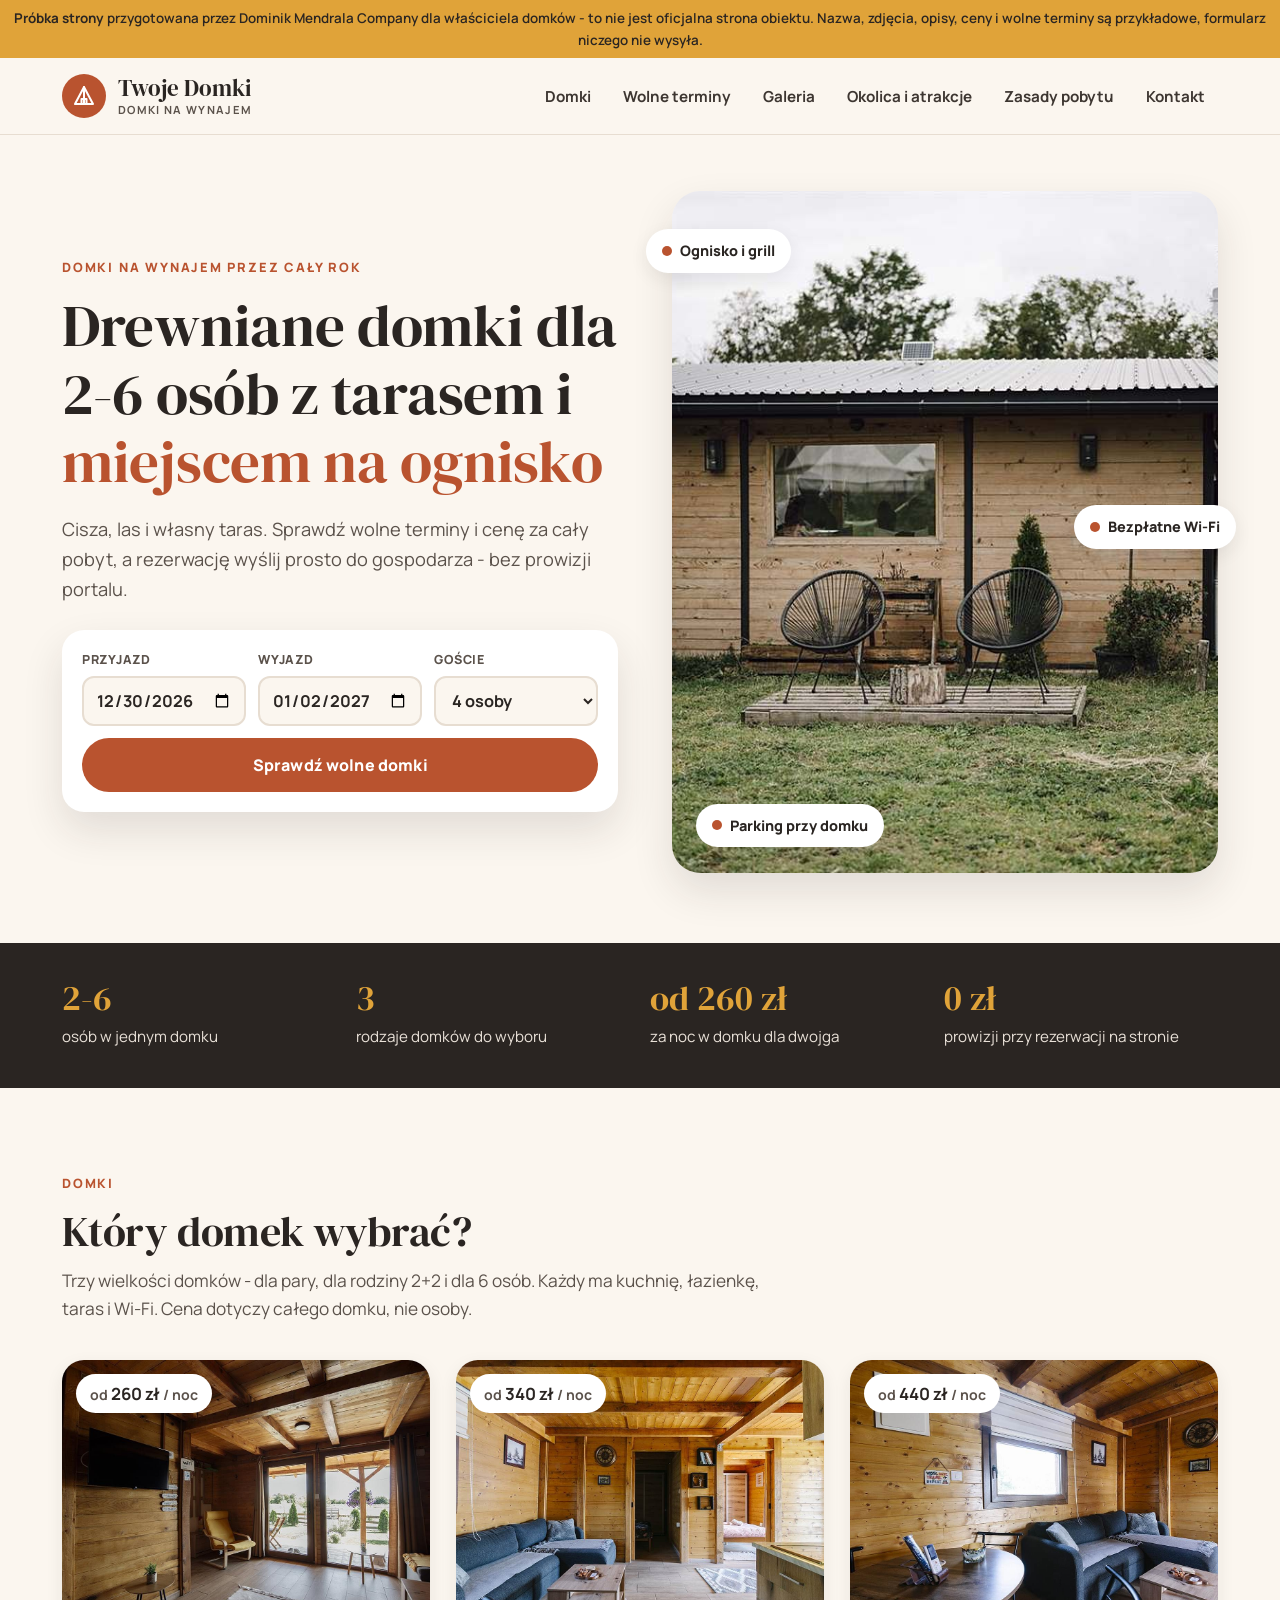
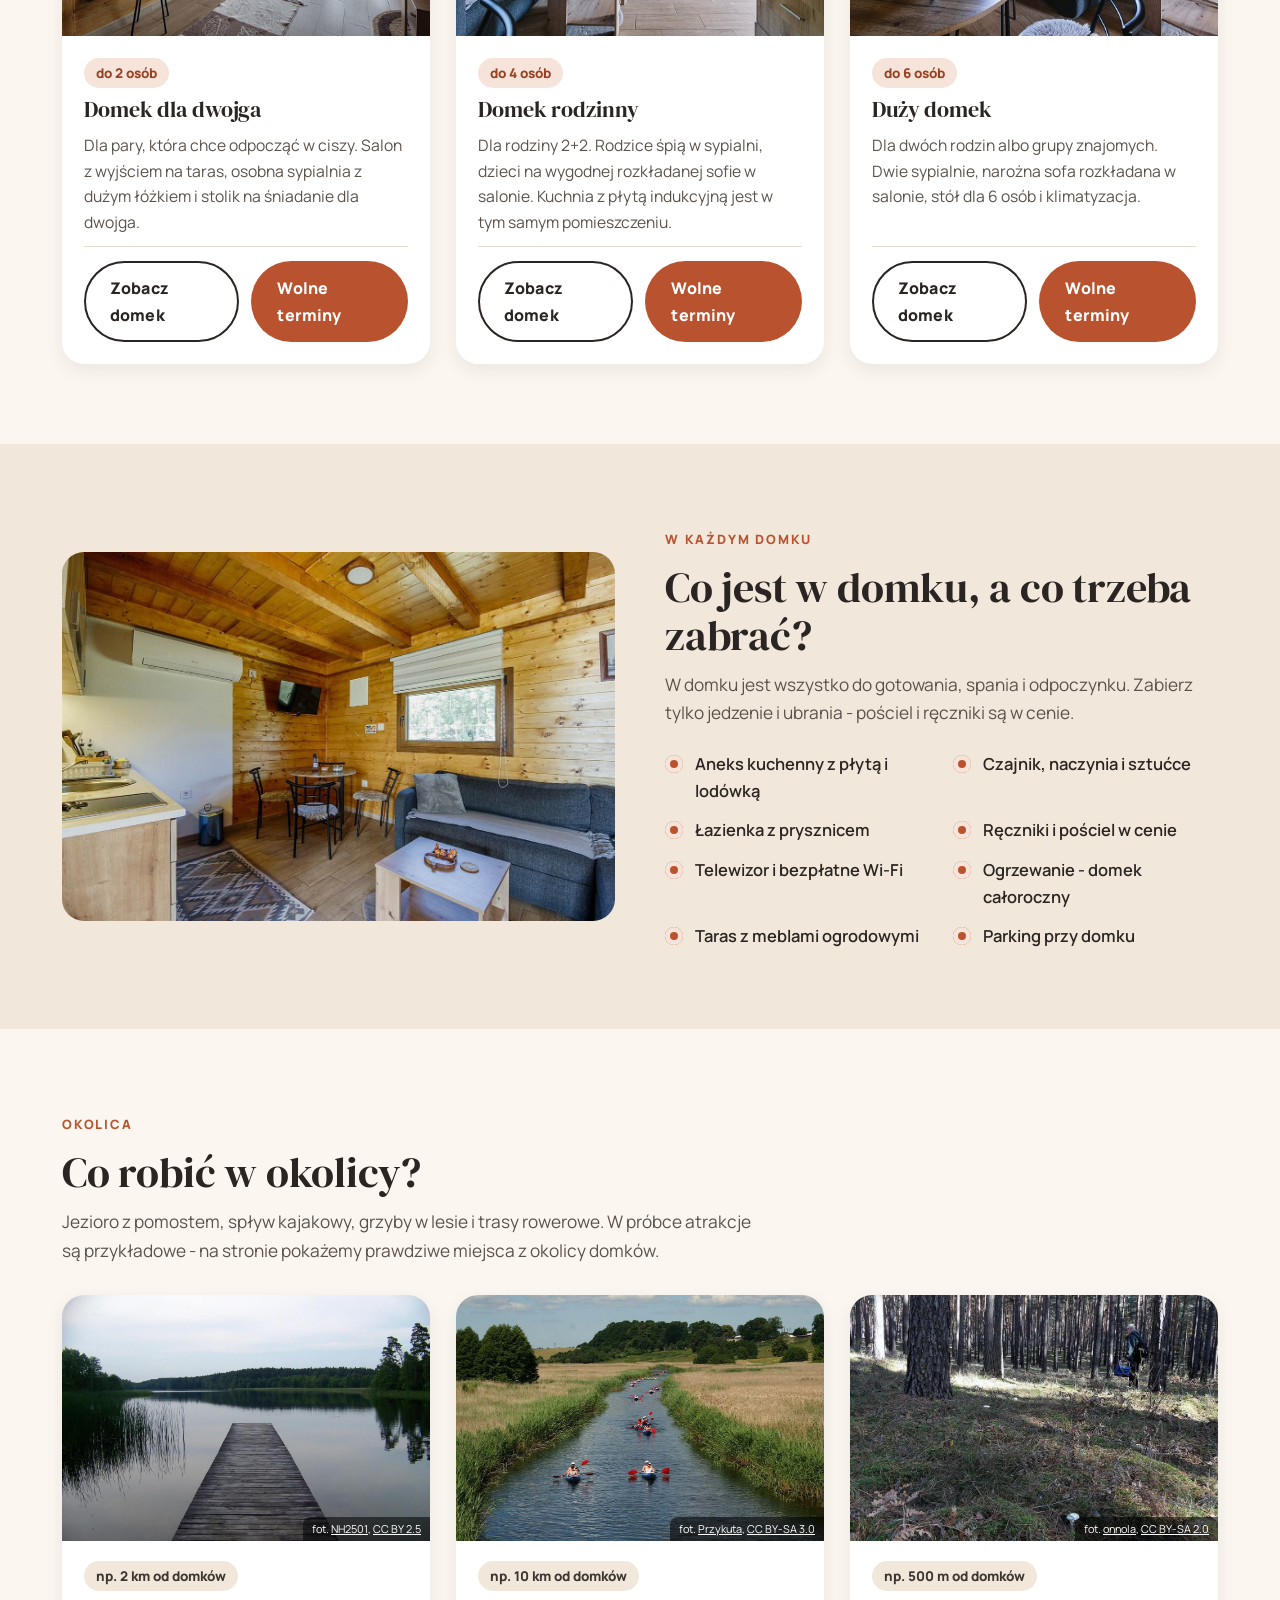
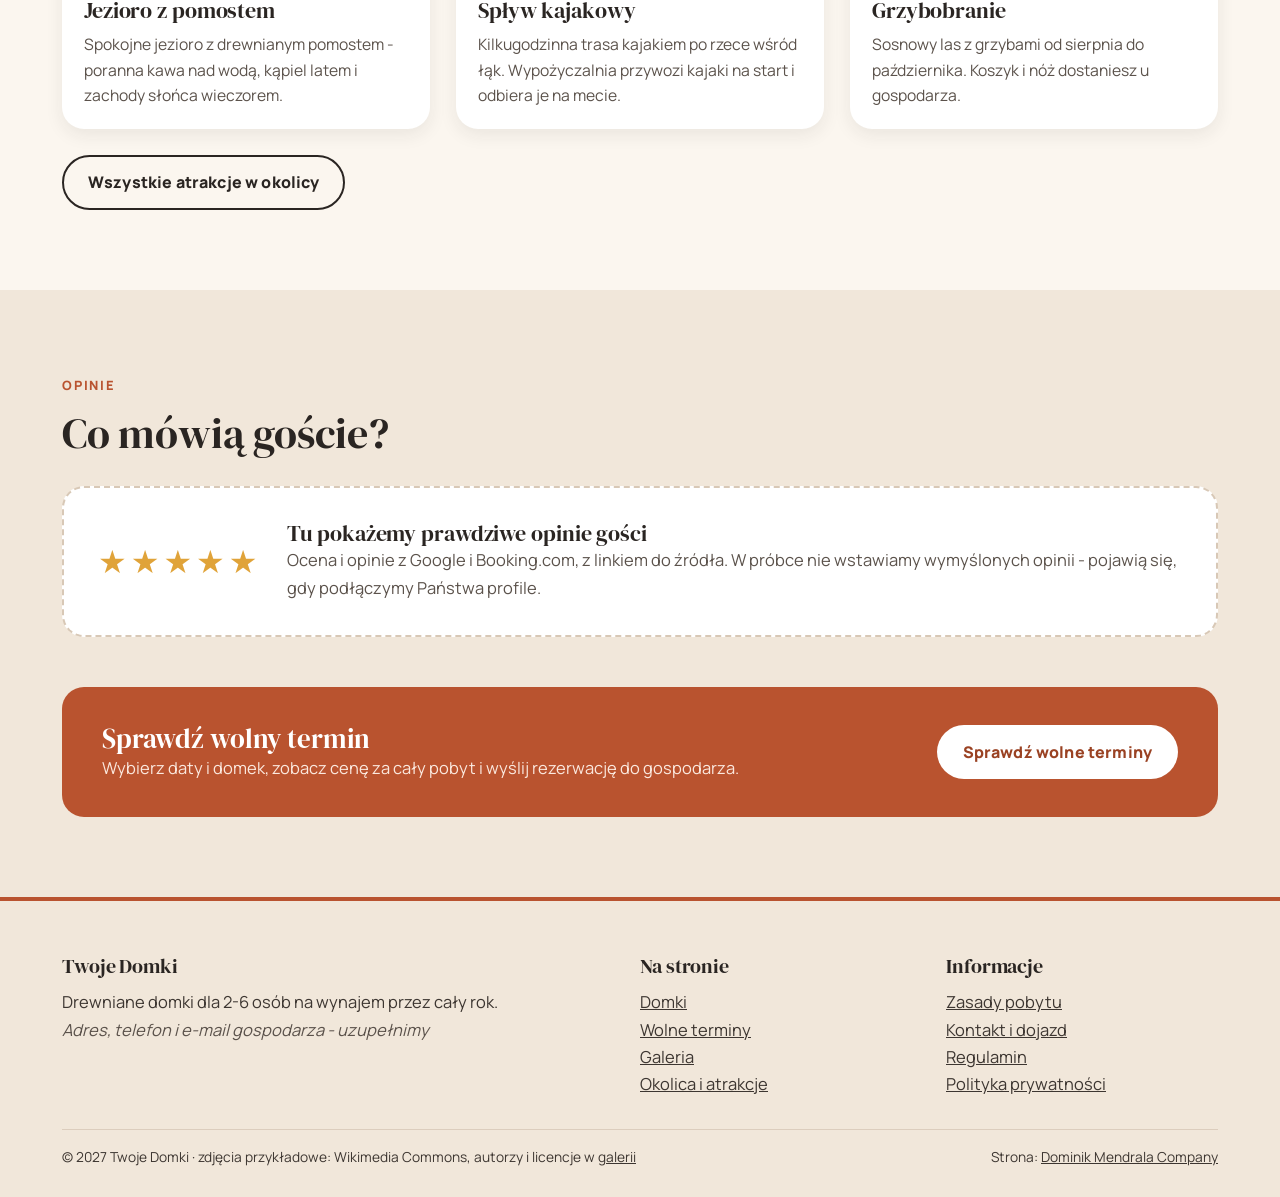
==== index.html @ da409d0c "Próbka strony domków na wynajem (wizualizacja dla klienta) Co-Authored-By: Claude Opus 5.5 <noreply@" ====
<!DOCTYPE html>
<html lang="pl">
<head>
<meta charset="UTF-8">
<meta name="viewport" content="width=device-width, initial-scale=1">
<title>Drewniane domki na wynajem dla 2-6 osób z tarasem i miejscem na ognisko</title>
<meta name="description" content="Całoroczne drewniane domki dla 2, 4 i 6 osób: kuchnia, łazienka, taras, Wi-Fi i parking. Sprawdź wolne terminy i cenę za pobyt, rezerwuj bez prowizji.">
<meta name="robots" content="noindex, nofollow">
<link rel="preconnect" href="https://fonts.googleapis.com">
<link rel="preconnect" href="https://fonts.gstatic.com" crossorigin>
<link rel="stylesheet" href="https://fonts.googleapis.com/css2?family=DM+Serif+Display&family=Manrope:wght@400;500;600;700;800&display=swap">
<link rel="stylesheet" href="assets/style.css?v=20261124d">
</head>
<body data-base="" data-page="start">
<div class="demo-bar"><span class="db-long"><b>Próbka strony</b> przygotowana przez Dominik Mendrala Company dla właściciela domków - to nie jest oficjalna strona obiektu. Nazwa, zdjęcia, opisy, ceny i wolne terminy są przykładowe, formularz niczego nie wysyła.</span><span class="db-short"><b>Próbka strony</b> - nazwa, zdjęcia, ceny i terminy przykładowe</span></div>
<header>
  <div class="wrap nav">
    <a class="logo" href="./" aria-label="Twoje Domki - strona główna">
      <span class="logo-mark"><svg width="24" height="24" viewBox="0 0 24 24" fill="none" stroke="currentColor" stroke-width="2" stroke-linecap="round" stroke-linejoin="round" aria-hidden="true"><path d="M12 3 3 20h18L12 3z"/><path d="M12 3v17"/><path d="M9.5 20v-5h5v5"/></svg></span>
      <span class="logo-txt">Twoje Domki<small>Domki na wynajem</small></span>
    </a>
    <ul class="menu"><li><a href="domki/">Domki</a></li><li><a href="rezerwacja/">Wolne terminy</a></li><li><a href="galeria/">Galeria</a></li><li><a href="okolica/">Okolica i atrakcje</a></li><li><a href="zasady-pobytu/">Zasady pobytu</a></li><li><a href="kontakt/">Kontakt</a></li></ul>
    <button class="burger" type="button" aria-label="Menu" aria-expanded="false" onclick="const h=this.closest('header');h.classList.toggle('open');this.setAttribute('aria-expanded',h.classList.contains('open'))"><span></span><span></span><span></span></button>
  </div>
</header>
<main>
<section class="hero"><div class="wrap">
  <div>
    <span class="eyebrow">Domki na wynajem przez cały rok</span>
    <h1>Drewniane domki dla 2-6 osób z tarasem i <em>miejscem na ognisko</em></h1>
    <p class="lead">Cisza, las i własny taras. Sprawdź wolne terminy i cenę za cały pobyt, a rezerwację wyślij prosto do gospodarza - bez prowizji portalu.</p>
    <form class="search" id="searchForm" action="rezerwacja/" method="get">
      <label>Przyjazd<input type="date" id="sIn" name="in" min="2026-12-01" max="2027-12-31" value="2026-12-30" required></label>
      <label>Wyjazd<input type="date" id="sOut" name="out" min="2026-12-02" max="2028-01-01" value="2027-01-02" required></label>
      <label>Goście
        <select id="sGuests" name="g"><option value="1">1 osoba</option><option value="2">2 osoby</option><option value="3">3 osoby</option><option value="4" selected>4 osoby</option><option value="5">5 osób</option><option value="6">6 osób</option></select>
      </label>
      <button class="btn btn-clay" type="submit">Sprawdź wolne domki</button>
    </form>
  </div>
  <div class="hero-photo">
    <img src="img/domek-drewniany-na-wynajem.jpg" alt="Drewniany domek na wynajem z dwoma krzesłami na tarasie" fetchpriority="high" width="1080" height="720">
    <span class="chip c1"><i></i>Ognisko i grill</span>
    <span class="chip c2"><i></i>Bezpłatne Wi-Fi</span>
    <span class="chip c3"><i></i>Parking przy domku</span>
  </div>
</div></section>
<div class="facts"><div class="wrap">
    <div class="fact"><strong>2-6</strong><span>osób w jednym domku</span></div>
    <div class="fact"><strong>3</strong><span>rodzaje domków do wyboru</span></div>
    <div class="fact"><strong>od 260 zł</strong><span>za noc w domku dla dwojga</span></div>
    <div class="fact"><strong>0 zł</strong><span>prowizji przy rezerwacji na stronie</span></div>
  </div></div>
<section><div class="wrap">
  <span class="eyebrow">Domki</span>
  <h2>Który domek wybrać?</h2>
  <p class="lead">Trzy wielkości domków - dla pary, dla rodziny 2+2 i dla 6 osób. Każdy ma kuchnię, łazienkę, taras i Wi-Fi. Cena dotyczy całego domku, nie osoby.</p>
  <div class="cards"><article class="card">
    <div class="card-img"><img src="img/salon-domku-z-wyjsciem-na-taras.jpg" alt="Domek dla dwojga - salon" loading="lazy" width="1200" height="801"><span class="price-pill">od <b>260 zł</b> / noc</span></div>
    <div class="card-body"><span class="tag">do 2 osób</span><h3>Domek dla dwojga</h3><p>Dla pary, która chce odpocząć w ciszy. Salon z wyjściem na taras, osobna sypialnia z dużym łóżkiem i stolik na śniadanie dla dwojga.</p>
    <div class="card-foot"><a class="btn btn-line" href="domki/#a">Zobacz domek</a><a class="btn btn-clay" href="rezerwacja/?domek=a">Wolne terminy</a></div></div></article><article class="card">
    <div class="card-img"><img src="img/salon-z-sofa-i-kuchnia.jpg" alt="Domek rodzinny - salon" loading="lazy" width="1200" height="801"><span class="price-pill">od <b>340 zł</b> / noc</span></div>
    <div class="card-body"><span class="tag">do 4 osób</span><h3>Domek rodzinny</h3><p>Dla rodziny 2+2. Rodzice śpią w sypialni, dzieci na wygodnej rozkładanej sofie w salonie. Kuchnia z płytą indukcyjną jest w tym samym pomieszczeniu.</p>
    <div class="card-foot"><a class="btn btn-line" href="domki/#b">Zobacz domek</a><a class="btn btn-clay" href="rezerwacja/?domek=b">Wolne terminy</a></div></div></article><article class="card">
    <div class="card-img"><img src="img/salon-z-narozna-sofa.jpg" alt="Duży domek - salon" loading="lazy" width="1200" height="801"><span class="price-pill">od <b>440 zł</b> / noc</span></div>
    <div class="card-body"><span class="tag">do 6 osób</span><h3>Duży domek</h3><p>Dla dwóch rodzin albo grupy znajomych. Dwie sypialnie, narożna sofa rozkładana w salonie, stół dla 6 osób i klimatyzacja.</p>
    <div class="card-foot"><a class="btn btn-line" href="domki/#c">Zobacz domek</a><a class="btn btn-clay" href="rezerwacja/?domek=c">Wolne terminy</a></div></div></article></div>
</div></section>
<section class="band-sand"><div class="wrap split">
  <img src="img/aneks-kuchenny-i-stol.jpg" alt="Aneks kuchenny, stół i sofa w drewnianym domku" loading="lazy" width="1200" height="801">
  <div>
    <span class="eyebrow">W każdym domku</span>
    <h2>Co jest w domku, a co trzeba zabrać?</h2>
    <p class="lead">W domku jest wszystko do gotowania, spania i odpoczynku. Zabierz tylko jedzenie i ubrania - pościel i ręczniki są w cenie.</p>
    <ul class="ticks"><li>Aneks kuchenny z płytą i lodówką</li><li>Czajnik, naczynia i sztućce</li><li>Łazienka z prysznicem</li><li>Ręczniki i pościel w cenie</li><li>Telewizor i bezpłatne Wi-Fi</li><li>Ogrzewanie - domek całoroczny</li><li>Taras z meblami ogrodowymi</li><li>Parking przy domku</li></ul>
  </div>
</div></section>
<section><div class="wrap">
  <span class="eyebrow">Okolica</span>
  <h2>Co robić w okolicy?</h2>
  <p class="lead">Jezioro z pomostem, spływ kajakowy, grzyby w lesie i trasy rowerowe. W próbce atrakcje są przykładowe - na stronie pokażemy prawdziwe miejsca z okolicy domków.</p>
  <div class="attr-grid"><article class="attr"><figure><img src="img/jezioro-z-pomostem.jpg" alt="Drewniany pomost na spokojnym jeziorze otoczonym lasem" loading="lazy" width="1200" height="902"><figcaption>fot. <a href="https://commons.wikimedia.org/wiki/File:Drawienski_Park_Narodowy_-_pomost_-_jezioro_Gluche.jpg" rel="nofollow noopener" target="_blank">NH2501</a>, <a href="https://creativecommons.org/licenses/by/2.5/" rel="nofollow noopener" target="_blank">CC BY 2.5</a></figcaption></figure><div class="attr-body"><span class="km">np. 2 km od domków</span><h3>Jezioro z pomostem</h3><p>Spokojne jezioro z drewnianym pomostem - poranna kawa nad wodą, kąpiel latem i zachody słońca wieczorem.</p></div></article><article class="attr"><figure><img src="img/splyw-kajakowy.jpg" alt="Kajaki płynące rzeką wśród łąk w słoneczny dzień" loading="lazy" width="1200" height="715"><figcaption>fot. <a href="https://commons.wikimedia.org/wiki/File:Brda_sp%C5%82yw_kajakowy_04.07.10_p.jpg" rel="nofollow noopener" target="_blank">Przykuta</a>, <a href="https://creativecommons.org/licenses/by-sa/3.0/" rel="nofollow noopener" target="_blank">CC BY-SA 3.0</a></figcaption></figure><div class="attr-body"><span class="km">np. 10 km od domków</span><h3>Spływ kajakowy</h3><p>Kilkugodzinna trasa kajakiem po rzece wśród łąk. Wypożyczalnia przywozi kajaki na start i odbiera je na mecie.</p></div></article><article class="attr"><figure><img src="img/grzybobranie-w-lesie.jpg" alt="Grzybiarz z koszykiem w sosnowym lesie" loading="lazy" width="900" height="675"><figcaption>fot. <a href="https://commons.wikimedia.org/wiki/File:Mushroom_collector_in_a_forest,_south_of_Berlin_in_Brandenburg,_2012-10-21_140012.jpg" rel="nofollow noopener" target="_blank">onnola</a>, <a href="https://creativecommons.org/licenses/by-sa/2.0/" rel="nofollow noopener" target="_blank">CC BY-SA 2.0</a></figcaption></figure><div class="attr-body"><span class="km">np. 500 m od domków</span><h3>Grzybobranie</h3><p>Sosnowy las z grzybami od sierpnia do października. Koszyk i nóż dostaniesz u gospodarza.</p></div></article></div>
  <p style="margin-top:26px"><a class="btn btn-line" href="okolica/">Wszystkie atrakcje w okolicy</a></p>
</div></section>
<section class="band-sand"><div class="wrap">
  <span class="eyebrow">Opinie</span>
  <h2>Co mówią goście?</h2>
  <div class="reviews-empty">
    <div class="stars" aria-hidden="true">★★★★★</div>
    <div><h3>Tu pokażemy prawdziwe opinie gości</h3><p>Ocena i opinie z Google i Booking.com, z linkiem do źródła. W próbce nie wstawiamy wymyślonych opinii - pojawią się, gdy podłączymy Państwa profile.</p></div>
  </div>
  <div class="cta-band"><div><h3>Sprawdź wolny termin</h3><p>Wybierz daty i domek, zobacz cenę za cały pobyt i wyślij rezerwację do gospodarza.</p></div><a class="btn" href="rezerwacja/">Sprawdź wolne terminy</a></div>
</div></section>
</main>
<footer>
  <div class="wrap">
    <div class="foot">
      <div>
        <h4>Twoje Domki</h4>
        <p>Drewniane domki dla 2-6 osób na wynajem przez cały rok.<br><span class="ph">Adres, telefon i e-mail gospodarza - uzupełnimy</span></p>
      </div>
      <div>
        <h4>Na stronie</h4>
        <p><a href="domki/">Domki</a><br><a href="rezerwacja/">Wolne terminy</a><br><a href="galeria/">Galeria</a><br><a href="okolica/">Okolica i atrakcje</a></p>
      </div>
      <div>
        <h4>Informacje</h4>
        <p><a href="zasady-pobytu/">Zasady pobytu</a><br><a href="kontakt/">Kontakt i dojazd</a><br><a href="#">Regulamin</a><br><a href="#">Polityka prywatności</a></p>
      </div>
    </div>
    <div class="copy"><span>© 2027 Twoje Domki · zdjęcia przykładowe: Wikimedia Commons, autorzy i licencje w <a href="galeria/#zrodla">galerii</a></span><span>Strona: <a href="https://dmcompany.com.pl">Dominik Mendrala Company</a></span></div>
  </div>
</footer>
<a class="btn btn-clay mobile-cta" href="rezerwacja/">Sprawdź wolne terminy</a>

<script src="assets/app.js?v=20261124d"></script>
</body>
</html>
---- assets/style.css ----
/* Wizualizacja - Twoje Domki (próbka). Terakota + grafit + krem, DM Serif Display + Manrope. */
:root{
  --ink:#2a2522; --ink-2:#3d3631; --muted:#5b524b; --line:#e7ddd1;
  --clay:#b9532f; --clay-d:#9a4223; --clay-l:#f6e4da;
  --cream:#fbf6ef; --sand:#f1e7da; --honey:#e0a339; --white:#fff;
  --free:#4f6a2c; --free-l:#eef2e4; --busy:#a4372c; --busy-l:#f7e3df;
  --head:"DM Serif Display",Georgia,"Times New Roman",serif;
  --body:"Manrope",system-ui,-apple-system,"Segoe UI",Arial,sans-serif;
  --r:22px; --r-s:14px; --shadow:0 18px 40px rgba(42,37,34,.12); --shadow-s:0 6px 18px rgba(42,37,34,.08);
}
*{box-sizing:border-box;margin:0;padding:0}
html{scroll-behavior:smooth}
body{font-family:var(--body);color:var(--ink);background:var(--cream);line-height:1.65;font-size:16.5px}
img{max-width:100%;display:block}
a{color:inherit}
button,input,select,textarea{font-family:inherit}
h1,h2,h3,h4{font-family:var(--head);font-weight:400;line-height:1.15;color:var(--ink);letter-spacing:-.005em}
h2{font-size:clamp(1.8rem,3.4vw,2.6rem);margin-bottom:.7rem}
h3{font-size:1.35rem}
.wrap{max-width:1200px;margin:0 auto;padding:0 22px}
section{padding:80px 0}
.lead{color:var(--muted);max-width:700px;font-size:1.08rem}
.eyebrow{display:inline-block;font-size:.8rem;font-weight:800;letter-spacing:.14em;text-transform:uppercase;color:var(--clay);margin-bottom:14px}
.muted{color:var(--muted)}

/* przyciski */
.btn{display:inline-flex;align-items:center;justify-content:center;gap:8px;border:0;border-radius:999px;padding:14px 26px;font-weight:800;font-size:1rem;cursor:pointer;text-decoration:none;transition:.2s;letter-spacing:.01em}
.btn-clay{background:var(--clay);color:#fff}.btn-clay:hover{background:var(--clay-d)}
.btn-ink{background:var(--ink);color:#fff}.btn-ink:hover{background:#000}
.btn-line{background:transparent;border:2px solid var(--ink);color:var(--ink);padding:12px 24px}.btn-line:hover{background:var(--ink);color:#fff}
.btn:disabled{opacity:.4;cursor:not-allowed}

/* pasek próbki */
.demo-bar{background:var(--honey);color:var(--ink);font-size:.84rem;text-align:center;padding:7px 14px;font-weight:600}
.db-short{display:none}

/* nagłówek */
header{position:sticky;top:0;z-index:50;background:rgba(251,246,239,.95);backdrop-filter:blur(8px);border-bottom:1px solid var(--line)}
.nav{display:flex;align-items:center;justify-content:space-between;height:76px;gap:18px;position:relative}
.logo{display:flex;align-items:center;gap:12px;text-decoration:none;white-space:nowrap}
.logo-mark{width:44px;height:44px;border-radius:50%;background:var(--clay);display:grid;place-items:center;color:#fff}
.logo-txt{font-family:var(--head);font-size:1.45rem;line-height:1}
.logo-txt small{display:block;font-family:var(--body);font-size:.7rem;color:var(--muted);letter-spacing:.12em;text-transform:uppercase;margin-top:4px;font-weight:700}
.menu{display:flex;gap:6px;list-style:none}
.menu a{display:block;text-decoration:none;font-weight:700;color:var(--ink-2);font-size:.95rem;white-space:nowrap;padding:8px 13px;border-radius:999px}
.menu a:hover{background:var(--sand)}
.menu a.on{background:var(--ink);color:#fff}
.burger{display:none;background:var(--sand);border:0;width:46px;height:46px;border-radius:50%;cursor:pointer;flex-direction:column;justify-content:center;align-items:center;gap:5px}
.burger span{display:block;width:20px;height:2px;background:var(--ink);border-radius:2px}
@media(max-width:1080px){
  .menu{display:none}.burger{display:flex}
  header.open .menu{display:flex;flex-direction:column;gap:4px;position:absolute;left:-22px;right:-22px;top:76px;background:var(--cream);border-bottom:1px solid var(--line);box-shadow:var(--shadow);padding:12px 22px 20px}
  header.open .menu a{padding:14px 16px;font-size:1.08rem}
}

/* hero strony głównej */
.hero{padding:56px 0 70px}
.hero .wrap{display:grid;grid-template-columns:1.02fr 1fr;gap:54px;align-items:center}
.hero h1{font-size:clamp(2.3rem,4.6vw,3.7rem);margin-bottom:18px}
.hero h1 em{font-style:normal;color:var(--clay)}
.hero .lead{font-size:1.14rem;margin-bottom:26px}
.hero-photo{position:relative}
.hero-photo img{width:100%;height:auto;aspect-ratio:4/5;object-fit:cover;border-radius:28px;box-shadow:var(--shadow)}
.chip{position:absolute;background:#fff;border-radius:999px;padding:10px 16px;font-weight:800;font-size:.9rem;box-shadow:var(--shadow-s);display:flex;align-items:center;gap:8px}
.chip i{width:10px;height:10px;border-radius:50%;background:var(--clay);display:inline-block}
.chip.c1{left:-26px;top:38px}.chip.c2{right:-18px;top:46%}.chip.c3{left:24px;bottom:26px}

/* wyszukiwarka */
.search{background:#fff;border-radius:var(--r);box-shadow:var(--shadow);padding:20px;display:grid;grid-template-columns:1fr 1fr 1fr;gap:12px}
.search label{display:flex;flex-direction:column;gap:6px;font-size:.78rem;font-weight:800;color:var(--muted);text-transform:uppercase;letter-spacing:.06em}
.search input,.search select{border:2px solid var(--line);border-radius:12px;font-size:1.02rem;font-weight:700;color:var(--ink);padding:11px 12px;background:var(--cream);outline:none;width:100%}
.search input:focus,.search select:focus{border-color:var(--clay)}
.search .btn{grid-column:1/-1;width:100%;padding:16px}
.search.inline{grid-template-columns:1fr 1fr 1fr auto;align-items:end}
.search.inline .btn{grid-column:auto;width:auto;padding:14px 28px}
@media(max-width:860px){.search.inline{grid-template-columns:1fr 1fr}.search.inline .btn{grid-column:1/-1;width:100%}}

/* pasek liczb */
.facts{background:var(--ink);color:#fff;padding:38px 0}
.facts .wrap{display:grid;grid-template-columns:repeat(4,1fr);gap:20px}
.fact strong{display:block;font-family:var(--head);font-size:2.2rem;line-height:1;color:var(--honey);font-weight:400}
.fact span{display:block;margin-top:8px;color:#e9e1d8;font-size:.95rem}

/* karty domków */
.cards{display:grid;grid-template-columns:repeat(3,1fr);gap:26px;margin-top:36px}
.card{background:#fff;border-radius:var(--r);overflow:hidden;box-shadow:var(--shadow-s);display:flex;flex-direction:column;transition:.25s}
.card:hover{transform:translateY(-4px);box-shadow:var(--shadow)}
.card-img{position:relative}
.card-img img{width:100%;aspect-ratio:4/3;object-fit:cover;height:auto}
.price-pill{position:absolute;left:14px;top:14px;background:#fff;border-radius:999px;padding:6px 14px;font-size:.88rem;font-weight:700;color:var(--muted)}
.price-pill b{color:var(--ink);font-size:1.05rem}
.card-body{padding:22px;display:flex;flex-direction:column;gap:10px;flex:1}
.card-body p{color:var(--muted);font-size:.98rem}
.card-foot{display:flex;align-items:center;justify-content:space-between;gap:12px;margin-top:auto;padding-top:14px;border-top:1px solid var(--line)}
.tag{display:inline-block;background:var(--clay-l);color:var(--clay-d);font-weight:800;font-size:.84rem;border-radius:999px;padding:4px 12px;width:max-content}

/* sekcja "na miejscu" */
.split{display:grid;grid-template-columns:1fr 1fr;gap:50px;align-items:center}
.split img{width:100%;border-radius:var(--r);aspect-ratio:3/2;object-fit:cover;height:auto}
.ticks{list-style:none;display:grid;grid-template-columns:1fr 1fr;gap:12px 22px;margin-top:22px}
.ticks li{padding-left:30px;position:relative;font-weight:600}
.ticks li::before{content:"";position:absolute;left:0;top:5px;width:18px;height:18px;border-radius:50%;background:var(--clay-l);box-shadow:inset 0 0 0 5px var(--clay-l),inset 0 0 0 18px var(--clay)}
.band-sand{background:var(--sand)}

/* opinie - miejsce na prawdziwe */
.reviews-empty{margin-top:28px;border:2px dashed #d8c8b6;border-radius:var(--r);padding:34px;display:grid;grid-template-columns:auto 1fr;gap:26px;align-items:center;background:#fff}
.stars{font-size:2rem;letter-spacing:4px;color:var(--honey)}
.reviews-empty p{color:var(--muted)}

/* baner z przyciskiem */
.cta-band{background:var(--clay);color:#fff;border-radius:var(--r);padding:36px 40px;display:flex;justify-content:space-between;align-items:center;gap:22px;flex-wrap:wrap;margin-top:50px}
.cta-band h3{color:#fff;font-size:1.7rem}
.cta-band p{color:#fbe9df}
.cta-band .btn{background:#fff;color:var(--clay-d)}.cta-band .btn:hover{background:var(--ink);color:#fff}

/* nagłówek podstron */
.page-hero{background:var(--sand);padding:54px 0 46px;border-bottom:1px solid var(--line)}
.page-hero .wrap{display:grid;grid-template-columns:1.3fr 1fr;gap:40px;align-items:center}
.page-hero h1{font-size:clamp(2rem,4vw,3rem);margin-bottom:12px}
.page-hero p{color:var(--muted);font-size:1.08rem;max-width:640px}
.page-hero img{width:100%;aspect-ratio:16/10;object-fit:cover;border-radius:var(--r);height:auto}
.crumbs{font-size:.88rem;color:var(--muted);margin-bottom:12px;font-weight:600}
.crumbs a{color:var(--clay-d)}

/* domki - szczegóły */
.cabin{display:grid;grid-template-columns:1.1fr 1fr;gap:44px;align-items:start;padding:54px 0;border-bottom:1px solid var(--line)}
.cabin:last-of-type{border-bottom:0}
.pics{display:grid;grid-template-columns:1fr 1fr;gap:10px}
.pics img{width:100%;height:100%;object-fit:cover;border-radius:var(--r-s);aspect-ratio:4/3}
.pics img:first-child{grid-column:1/-1;aspect-ratio:16/10}
.beds{background:#fff;border-radius:var(--r-s);padding:14px 18px;margin-top:14px;border:1px solid var(--line)}
.equip{columns:2;list-style:none;margin:16px 0 22px;font-size:.98rem}
.equip li{margin-bottom:6px;break-inside:avoid;padding-left:22px;position:relative}
.equip li::before{content:"";position:absolute;left:0;top:9px;width:9px;height:9px;border-radius:50%;background:var(--clay)}
.price-line{font-size:.95rem;color:var(--muted)}
.price-line b{font-family:var(--head);font-weight:400;font-size:1.7rem;color:var(--ink)}

/* tabele */
table{width:100%;border-collapse:separate;border-spacing:0;margin-top:22px;font-size:1rem;background:#fff;border-radius:var(--r-s);overflow:hidden;box-shadow:var(--shadow-s)}
th,td{text-align:left;padding:14px 18px;border-bottom:1px solid var(--line);vertical-align:top}
tr:last-child th,tr:last-child td{border-bottom:0}
thead th{background:var(--ink);color:#fff;font-weight:700}
tbody th{width:34%;color:var(--ink);font-weight:800}
.note{font-size:.9rem;color:var(--muted);margin-top:10px}

/* rezerwacja */
.steps{display:flex;gap:10px;flex-wrap:wrap;margin-bottom:20px}
.steps span{background:#fff;border-radius:999px;padding:8px 16px;font-weight:800;font-size:.9rem;color:var(--muted);box-shadow:var(--shadow-s)}
.steps span b{display:inline-grid;place-items:center;width:24px;height:24px;border-radius:50%;background:var(--clay);color:#fff;margin-right:8px;font-size:.8rem}
.results-head{margin-top:36px;font-size:1.4rem}
.results{display:grid;gap:18px;margin-top:16px}
.result{display:grid;grid-template-columns:250px 1fr 250px;background:#fff;border-radius:var(--r);overflow:hidden;box-shadow:var(--shadow-s)}
.result img{width:100%;height:100%;min-height:180px;object-fit:cover}
.r-body{padding:20px 22px;display:flex;flex-direction:column;gap:6px}
.r-body ul{list-style:none;color:var(--muted);font-size:.96rem}
.r-body li::before{content:"· ";color:var(--clay);font-weight:800}
.r-side{padding:20px 22px;display:flex;flex-direction:column;justify-content:center;align-items:flex-end;text-align:right;gap:10px;background:var(--cream)}
.r-side .total{font-family:var(--head);font-size:1.8rem;line-height:1}
.r-side small{color:var(--muted);font-size:.86rem}
.result.taken img{filter:grayscale(.8);opacity:.6}
.avail{font-size:.86rem;font-weight:800;border-radius:999px;padding:4px 12px}
.avail.free{background:var(--free-l);color:var(--free)}
.avail.taken{background:var(--busy-l);color:var(--busy)}
@media(max-width:900px){.result{grid-template-columns:1fr}.result img{max-height:220px}.r-side{align-items:flex-start;text-align:left}}

/* kalendarz */
.cal-box{background:#fff;border-radius:var(--r);box-shadow:var(--shadow);padding:28px;margin-top:28px;display:grid;grid-template-columns:1fr 330px;gap:32px}
.tabs{display:flex;flex-wrap:wrap;gap:8px;margin-bottom:18px}
.tab{border:2px solid var(--line);background:#fff;border-radius:999px;padding:9px 16px;font-weight:800;cursor:pointer;font-size:.92rem;color:var(--ink)}
.tab.on{border-color:var(--ink);background:var(--ink);color:#fff}
.cal-head{display:flex;align-items:center;justify-content:space-between;margin-bottom:12px}
.cal-head strong{font-family:var(--head);font-weight:400;font-size:1.25rem}
.cal-head button{width:44px;height:44px;border-radius:50%;border:2px solid var(--line);background:#fff;font-size:1.3rem;cursor:pointer;color:var(--ink)}
.cal-head button:disabled{opacity:.3;cursor:default}
.months{display:grid;grid-template-columns:1fr 1fr;gap:30px}
.month h4{text-align:center;font-size:1.15rem;margin-bottom:10px;text-transform:capitalize}
.grid{display:grid;grid-template-columns:repeat(7,1fr);gap:4px}
.dow{text-align:center;font-size:.76rem;font-weight:800;color:var(--muted);padding:4px 0;text-transform:uppercase}
.day{aspect-ratio:1;display:flex;flex-direction:column;align-items:center;justify-content:center;border-radius:10px;font-size:.95rem;font-weight:700;cursor:pointer;border:0;background:var(--cream);color:var(--ink);line-height:1.1}
.day small{font-size:.6rem;font-weight:700;color:var(--free);margin-top:2px}
.day.hot small{color:var(--clay-d)}
.day:hover:not(:disabled){outline:2px solid var(--clay)}
.day.empty{background:transparent;cursor:default}
.day.busy{background:repeating-linear-gradient(135deg,#f1ece6,#f1ece6 4px,#e6ded5 4px,#e6ded5 8px);color:#a99d92;text-decoration:line-through;cursor:not-allowed}
.day.off{background:transparent;color:#cdbfb2;cursor:not-allowed}
.day.in-range{background:var(--clay-l);color:var(--clay-d);border-radius:4px}
.day.start,.day.end{background:var(--clay);color:#fff}
.day.start small,.day.end small,.day.in-range small{color:inherit}
.legend{display:flex;flex-wrap:wrap;gap:16px;margin-top:16px;font-size:.88rem;color:var(--muted)}
.legend i{display:inline-block;width:15px;height:15px;border-radius:4px;vertical-align:-3px;margin-right:6px}
.sync{margin-top:16px;background:var(--sand);border-radius:12px;padding:12px 16px;font-size:.94rem;font-weight:600}
.summary{background:var(--cream);border-radius:var(--r-s);padding:22px;align-self:start;position:sticky;top:96px}
.summary h3{margin-bottom:12px}
.direct{background:var(--free-l);color:var(--free);font-weight:800;font-size:.88rem;border-radius:10px;padding:9px 12px;margin-bottom:12px}
.sum-row{display:flex;justify-content:space-between;gap:10px;padding:8px 0;border-bottom:1px dashed #dccdbd;font-size:.97rem}
.sum-row span:first-child{color:var(--muted)}
.sum-row span:last-child{text-align:right;font-weight:700}
.sum-total{display:flex;justify-content:space-between;align-items:baseline;margin:16px 0}
.sum-total b{font-family:var(--head);font-weight:400;font-size:1.9rem}
.summary .btn{width:100%}
.hint{font-size:.88rem;color:var(--muted);margin-top:12px}
@media(max-width:980px){.cal-box{grid-template-columns:1fr;padding:18px}.summary{position:static}}
@media(max-width:640px){.months{grid-template-columns:1fr}.months .month:nth-child(2){display:none}}

/* galeria */
.gallery{display:grid;grid-template-columns:repeat(3,1fr);gap:12px;margin-top:10px}
.gallery button{border:0;padding:0;cursor:zoom-in;border-radius:var(--r-s);overflow:hidden;background:var(--sand);aspect-ratio:4/3}
.gallery button.tall{grid-row:span 2;aspect-ratio:auto}
.gallery img{width:100%;height:100%;object-fit:cover;transition:.35s}
.gallery button:hover img{transform:scale(1.04)}
.photo-credit{font-size:.86rem;color:var(--muted);margin-top:18px}
.photo-credit a{color:var(--muted)}
.lightbox{position:fixed;inset:0;background:rgba(24,20,18,.93);display:none;align-items:center;justify-content:center;z-index:100;padding:20px}
.lightbox.on{display:flex}
.lightbox img{max-height:86vh;border-radius:12px}
.lb-btn{position:absolute;top:50%;transform:translateY(-50%);background:rgba(255,255,255,.16);color:#fff;border:0;width:54px;height:54px;border-radius:50%;font-size:1.7rem;cursor:pointer}
.lb-prev{left:18px}.lb-next{right:18px}
.lb-close{position:absolute;top:16px;right:20px;background:none;border:0;color:#fff;font-size:2.2rem;cursor:pointer}

/* okolica */
.info-box{background:#fff;border-left:5px solid var(--honey);border-radius:var(--r-s);padding:18px 22px;margin-top:6px;box-shadow:var(--shadow-s)}
.attr-grid{display:grid;grid-template-columns:repeat(3,1fr);gap:26px;margin-top:30px}
.attr{background:#fff;border-radius:var(--r);overflow:hidden;box-shadow:var(--shadow-s);display:flex;flex-direction:column}
.attr figure{position:relative;margin:0}
.attr img{width:100%;aspect-ratio:3/2;object-fit:cover;height:auto}
.attr figcaption{position:absolute;right:0;bottom:0;background:rgba(0,0,0,.55);color:#fff;font-size:.68rem;padding:3px 9px;border-top-left-radius:8px;max-width:100%}
.attr figcaption a{color:#fff}
.attr-body{padding:20px 22px;display:flex;flex-direction:column;gap:8px}
.attr-body p{color:var(--muted);font-size:.98rem}
.km{display:inline-block;background:var(--sand);color:var(--ink-2);font-weight:800;font-size:.84rem;border-radius:999px;padding:4px 12px;width:max-content}
.map-ph{border-radius:var(--r);background:repeating-linear-gradient(45deg,var(--sand),var(--sand) 14px,#ece0d2 14px,#ece0d2 28px);min-height:320px;display:grid;place-items:center;text-align:center;padding:30px;margin-top:24px}
.map-ph div{background:#fff;border-radius:var(--r-s);padding:20px 26px;box-shadow:var(--shadow-s);max-width:420px}
.credits{font-size:.86rem;color:var(--muted);margin-top:34px}
.credits a{color:var(--muted)}

/* FAQ */
details{background:#fff;border-radius:var(--r-s);padding:18px 22px;margin-top:12px;box-shadow:var(--shadow-s)}
summary{font-weight:800;cursor:pointer;font-size:1.04rem}
details p{margin-top:10px;color:var(--muted)}

/* kontakt */
.contact-grid{display:grid;grid-template-columns:1fr 1.2fr;gap:36px;align-items:start}
.contact-card{background:#fff;border-radius:var(--r);padding:28px;box-shadow:var(--shadow-s);display:flex;flex-direction:column;gap:16px}
.contact-card b{display:block;font-size:.8rem;text-transform:uppercase;letter-spacing:.08em;color:var(--clay-d)}
.ph{color:var(--muted);font-style:italic}

/* stopka */
footer{background:var(--sand);border-top:4px solid var(--clay);padding:54px 0 28px;color:var(--ink-2)}
.foot{display:grid;grid-template-columns:2fr 1fr 1fr;gap:34px}
footer h4{font-size:1.25rem;margin-bottom:10px}
footer a{color:var(--ink-2)}
.copy{border-top:1px solid #dccdbd;margin-top:32px;padding-top:16px;font-size:.86rem;display:flex;justify-content:space-between;flex-wrap:wrap;gap:10px}

/* okno rezerwacji */
.modal{position:fixed;inset:0;background:rgba(24,20,18,.6);display:none;align-items:center;justify-content:center;z-index:120;padding:16px}
.modal.on{display:flex}
.modal-box{background:#fff;border-radius:var(--r);max-width:520px;width:100%;max-height:92vh;overflow:auto;padding:28px;position:relative}
.modal-box .x{position:absolute;top:12px;right:18px;border:0;background:none;font-size:1.8rem;cursor:pointer;color:var(--muted)}
.mini{background:var(--cream);border-radius:12px;padding:12px 14px;font-size:.95rem;margin-top:10px}
.f{display:flex;flex-direction:column;gap:6px;margin-top:12px;font-size:.92rem;font-weight:700}
.f input,.f textarea{border:2px solid var(--line);border-radius:12px;padding:12px;font:inherit;font-weight:500;background:var(--cream)}
.chk{display:flex;gap:8px;align-items:flex-start;font-size:.85rem;color:var(--muted);margin-top:12px}
.ok-msg{display:none;text-align:center;padding:20px 0}
.ok-msg .ico{width:66px;height:66px;border-radius:50%;background:var(--free-l);color:var(--free);display:grid;place-items:center;font-size:2rem;margin:0 auto 12px}

/* przycisk na telefonie */
.mobile-cta{display:none}

/* szerokości pośrednie */
@media(max-width:980px){
  .hero .wrap,.split,.page-hero .wrap,.contact-grid{grid-template-columns:1fr;gap:30px}
  .hero-photo{order:-1}
  .hero-photo img{aspect-ratio:16/10}
  .chip.c1{left:12px;top:14px}.chip.c2{right:12px;top:auto;bottom:14px}.chip.c3{display:none}
  .cards,.attr-grid{grid-template-columns:1fr 1fr}
  .cabin{grid-template-columns:1fr;gap:24px}
  .facts .wrap{grid-template-columns:1fr 1fr}
  .foot{grid-template-columns:1fr}
}

/* telefon */
@media(max-width:700px){
  body{font-size:17.5px;line-height:1.65}
  section{padding:48px 0}
  h2{font-size:1.75rem}
  .lead{font-size:1.06rem;color:#4a423c}
  .demo-bar{font-size:.8rem;padding:6px 10px}
  .db-long{display:none}.db-short{display:inline}
  .nav{height:66px}
  header.open .menu{top:66px}
  .logo-mark{width:40px;height:40px}
  .logo-txt{font-size:1.3rem}
  .hero{padding:20px 0 46px}
  .hero h1{font-size:2.1rem}
  .hero .lead{font-size:1.06rem;margin-bottom:20px}
  .search{grid-template-columns:1fr 1fr;padding:16px;gap:10px}
  .search label:nth-child(3){grid-column:1/-1}
  .search input,.search select{font-size:1.05rem;padding:12px}
  .cards,.attr-grid{grid-template-columns:1fr;gap:20px}
  .fact strong{font-size:1.8rem}
  .ticks{grid-template-columns:1fr}
  .reviews-empty{grid-template-columns:1fr;padding:24px;gap:12px}
  .cta-band{padding:26px 22px}.cta-band .btn{width:100%}
  .page-hero{padding:32px 0 30px}
  .page-hero h1{font-size:1.9rem}
  .page-hero img{aspect-ratio:16/9}
  .cabin{padding:34px 0}
  .equip{columns:1}
  .gallery{grid-template-columns:1fr 1fr;gap:8px}
  .gallery button.tall{grid-row:auto;aspect-ratio:4/3}
  .tab{white-space:nowrap;padding:8px 13px;font-size:.9rem}
  .cal-head strong{font-size:1.1rem}
  body[data-page="rezerwacja"] .mobile-cta{display:none}
  body[data-page="rezerwacja"] footer{padding-bottom:28px}
  .day{font-size:1rem;border-radius:8px}
  .r-side .btn{width:100%}
  th,td{display:block;width:100%;padding:10px 16px}
  tbody th{border-bottom:0;padding-bottom:0;width:100%}
  thead{display:none}
  td[data-label]{display:flex;justify-content:space-between;gap:12px;padding:6px 16px}
  td[data-label]::before{content:attr(data-label);color:var(--muted);font-weight:600}
  tbody th{padding-top:12px}
  tr{display:block;border-bottom:1px solid var(--line);padding-bottom:8px}
  td{border-bottom:0}
  .gallery button:last-child:nth-child(odd){grid-column:1/-1;aspect-ratio:16/9}
  .card-foot{flex-direction:column;align-items:stretch}
  .card-foot .btn{width:100%}
  .mobile-cta{display:flex;position:fixed;left:10px;right:10px;bottom:10px;z-index:60;box-shadow:var(--shadow);padding:15px}
  footer{padding-bottom:96px}
}
.cal-box>*,.cards>*,.attr-grid>*,.results>*,.split>*,.contact-grid>*,.cabin>*,.result>*,.hero .wrap>*{min-width:0}
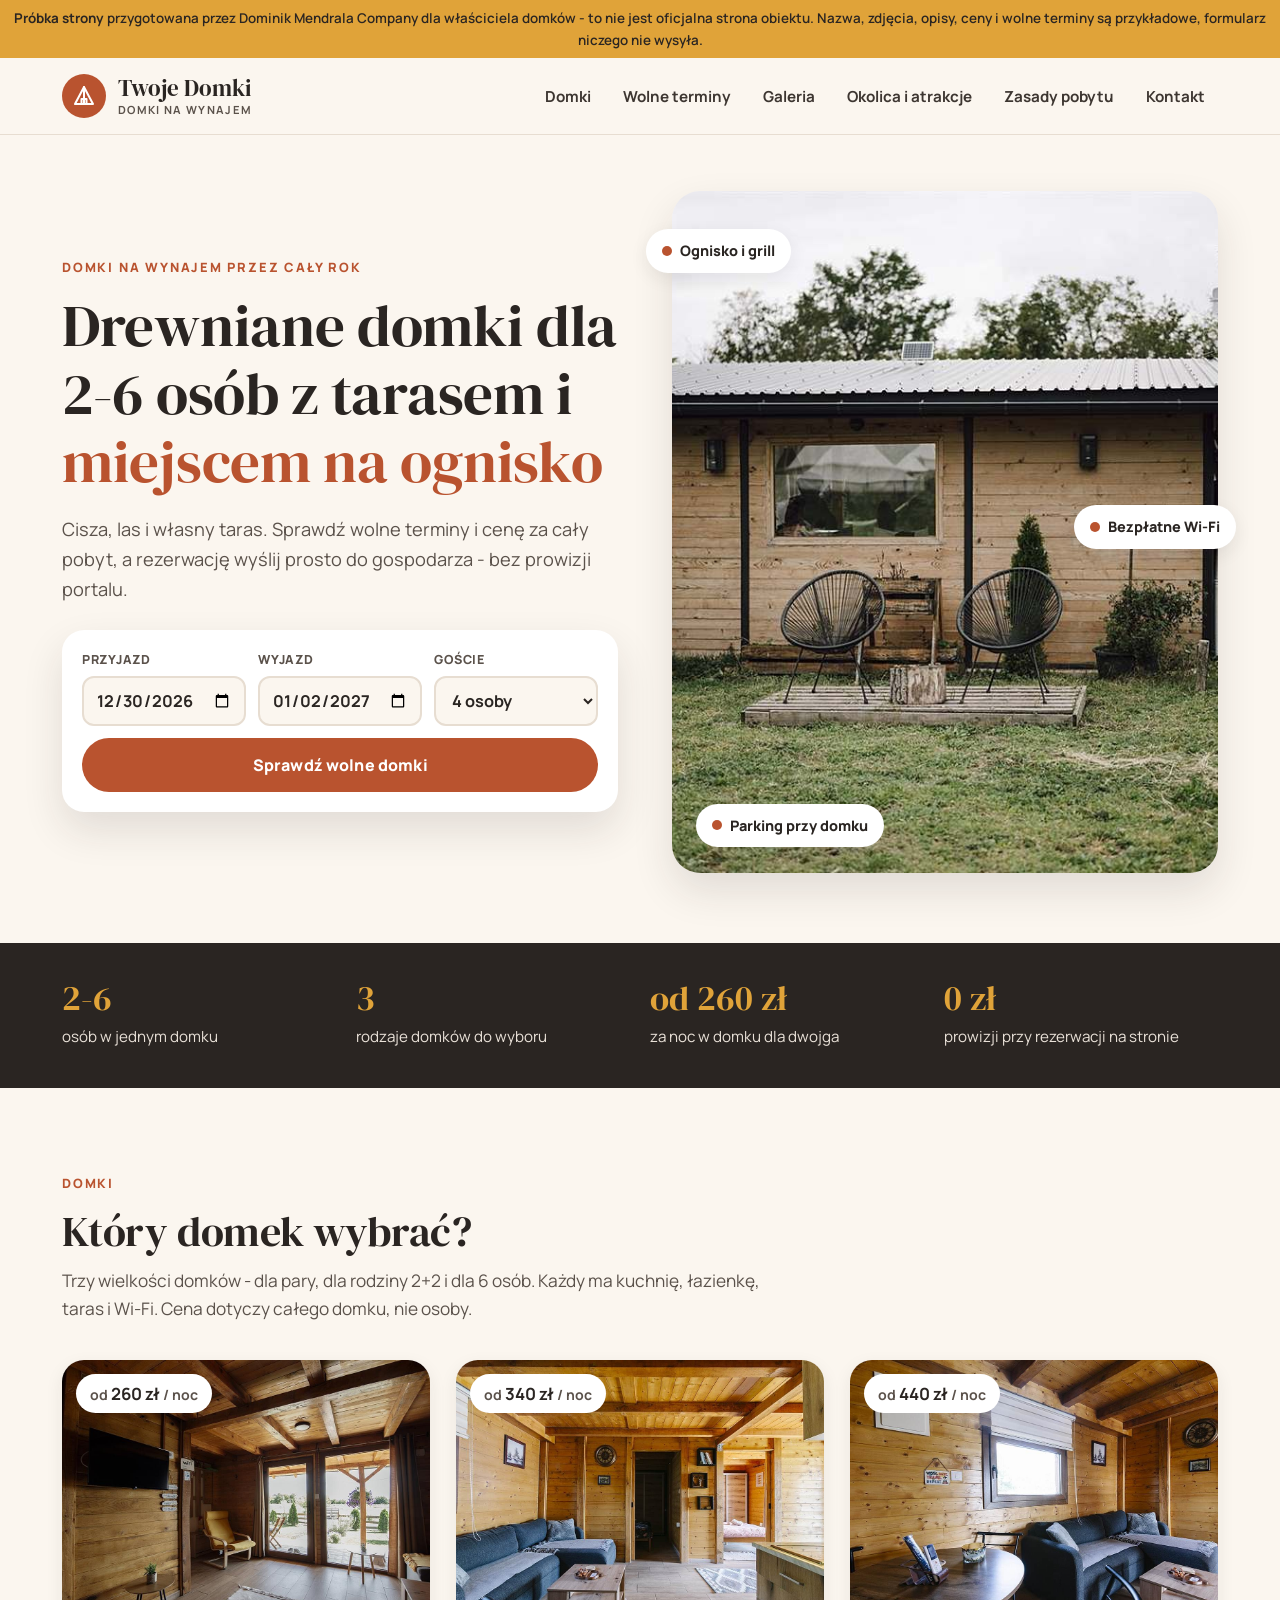
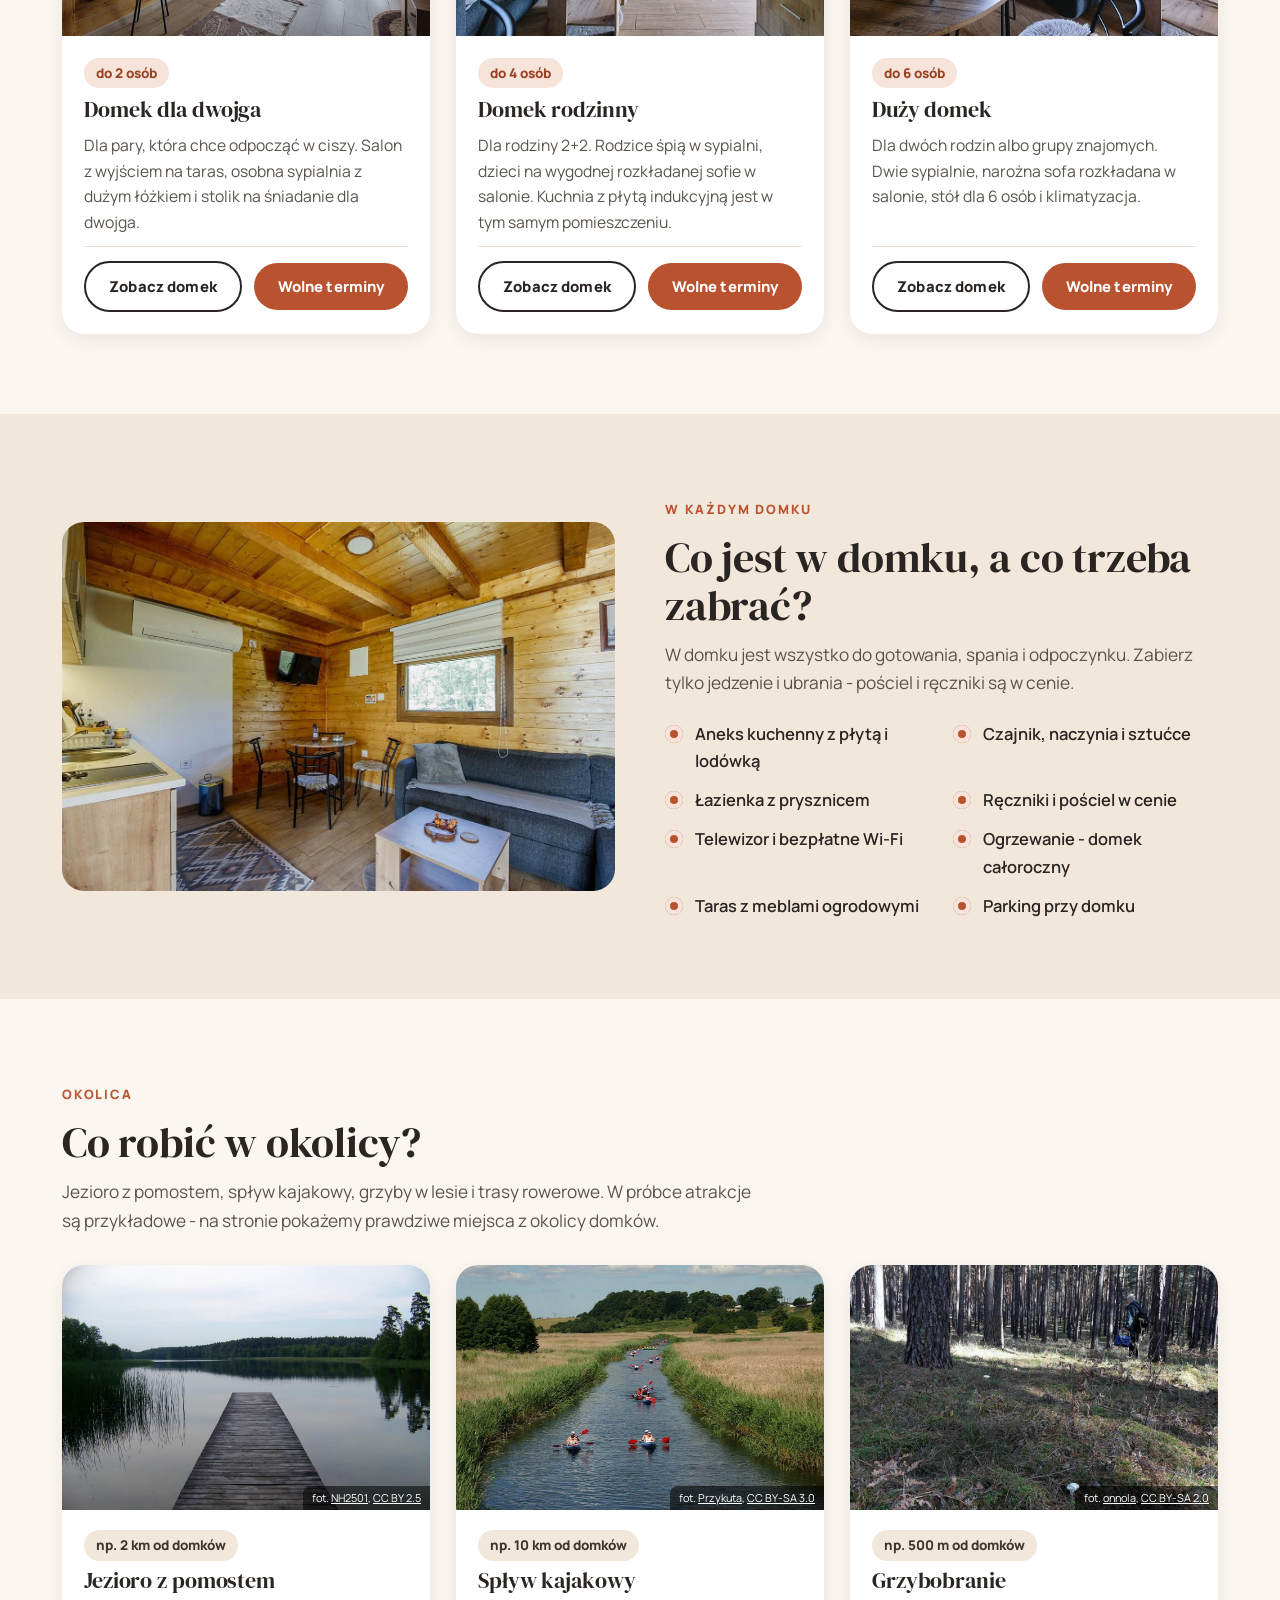
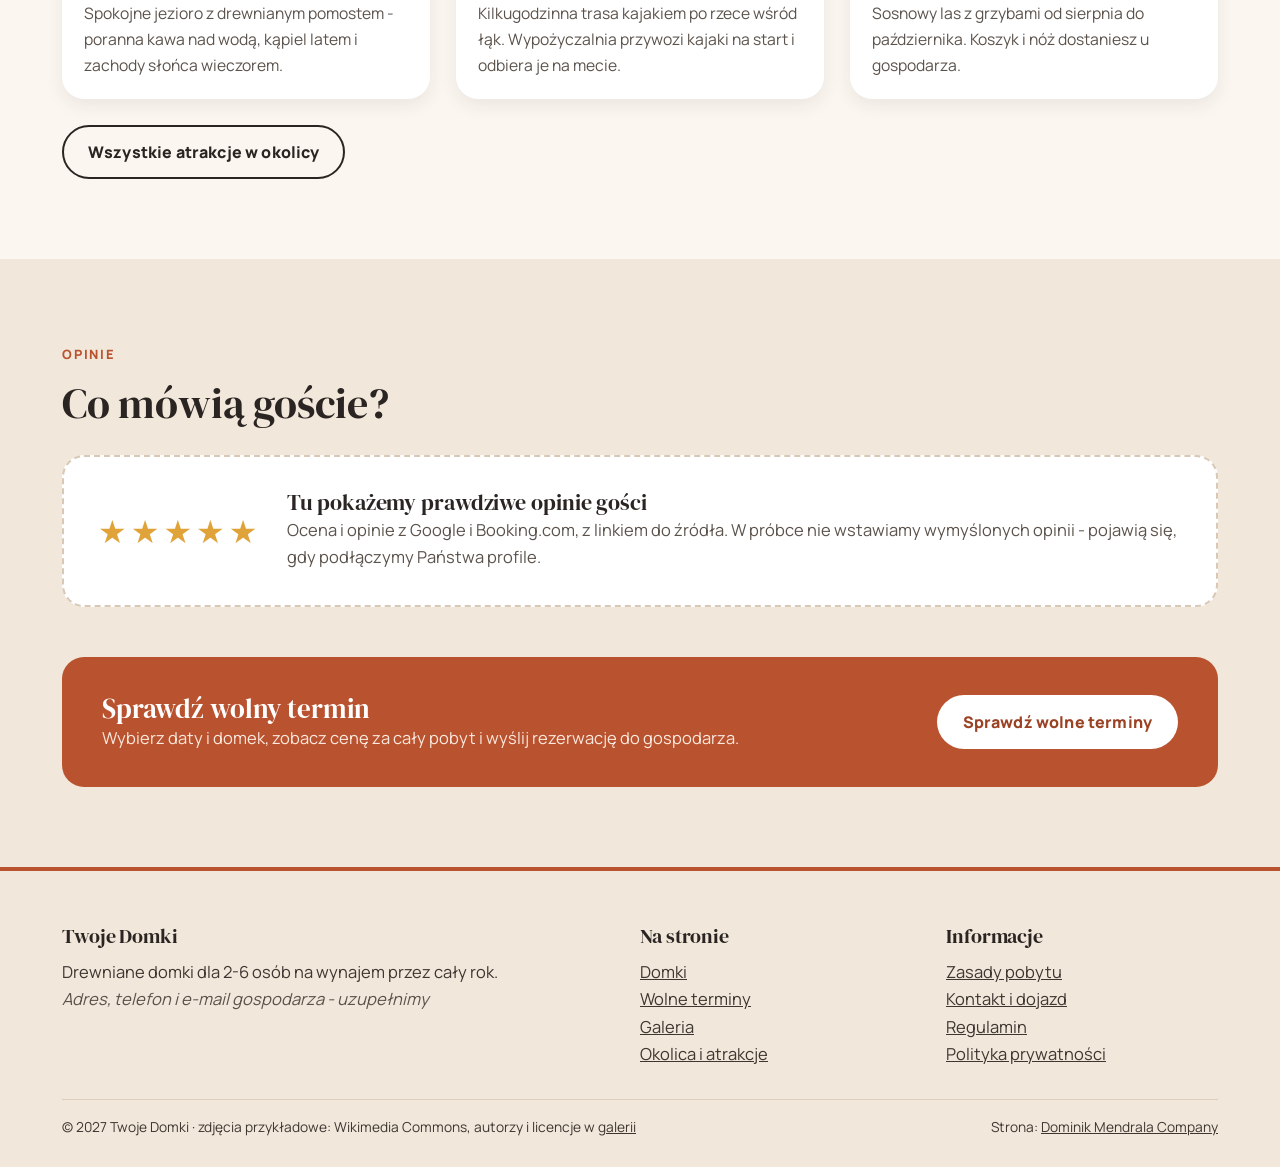
==== commit e252a8c8: "Przyciski w kartach domkow w jednej linii Co-Authored-By: Claude Opus 5.5 <noreply@anthropic.com>" ====
--- a/index.html
+++ b/index.html
@@ -9,7 +9,7 @@
 <link rel="preconnect" href="https://fonts.googleapis.com">
 <link rel="preconnect" href="https://fonts.gstatic.com" crossorigin>
 <link rel="stylesheet" href="https://fonts.googleapis.com/css2?family=DM+Serif+Display&family=Manrope:wght@400;500;600;700;800&display=swap">
-<link rel="stylesheet" href="assets/style.css?v=20261124d">
+<link rel="stylesheet" href="assets/style.css?v=20261124e">
 </head>
 <body data-base="" data-page="start">
 <div class="demo-bar"><span class="db-long"><b>Próbka strony</b> przygotowana przez Dominik Mendrala Company dla właściciela domków - to nie jest oficjalna strona obiektu. Nazwa, zdjęcia, opisy, ceny i wolne terminy są przykładowe, formularz niczego nie wysyła.</span><span class="db-short"><b>Próbka strony</b> - nazwa, zdjęcia, ceny i terminy przykładowe</span></div>
@@ -113,6 +113,6 @@
 </footer>
 <a class="btn btn-clay mobile-cta" href="rezerwacja/">Sprawdź wolne terminy</a>
 
-<script src="assets/app.js?v=20261124d"></script>
+<script src="assets/app.js?v=20261124e"></script>
 </body>
 </html>
--- a/assets/style.css
+++ b/assets/style.css
@@ -92,6 +92,7 @@
 .card-body{padding:22px;display:flex;flex-direction:column;gap:10px;flex:1}
 .card-body p{color:var(--muted);font-size:.98rem}
 .card-foot{display:flex;align-items:center;justify-content:space-between;gap:12px;margin-top:auto;padding-top:14px;border-top:1px solid var(--line)}
+.card-foot .btn{flex:1;white-space:nowrap;padding:11px 14px;font-size:.93rem}
 .tag{display:inline-block;background:var(--clay-l);color:var(--clay-d);font-weight:800;font-size:.84rem;border-radius:999px;padding:4px 12px;width:max-content}
 
 /* sekcja "na miejscu" */
